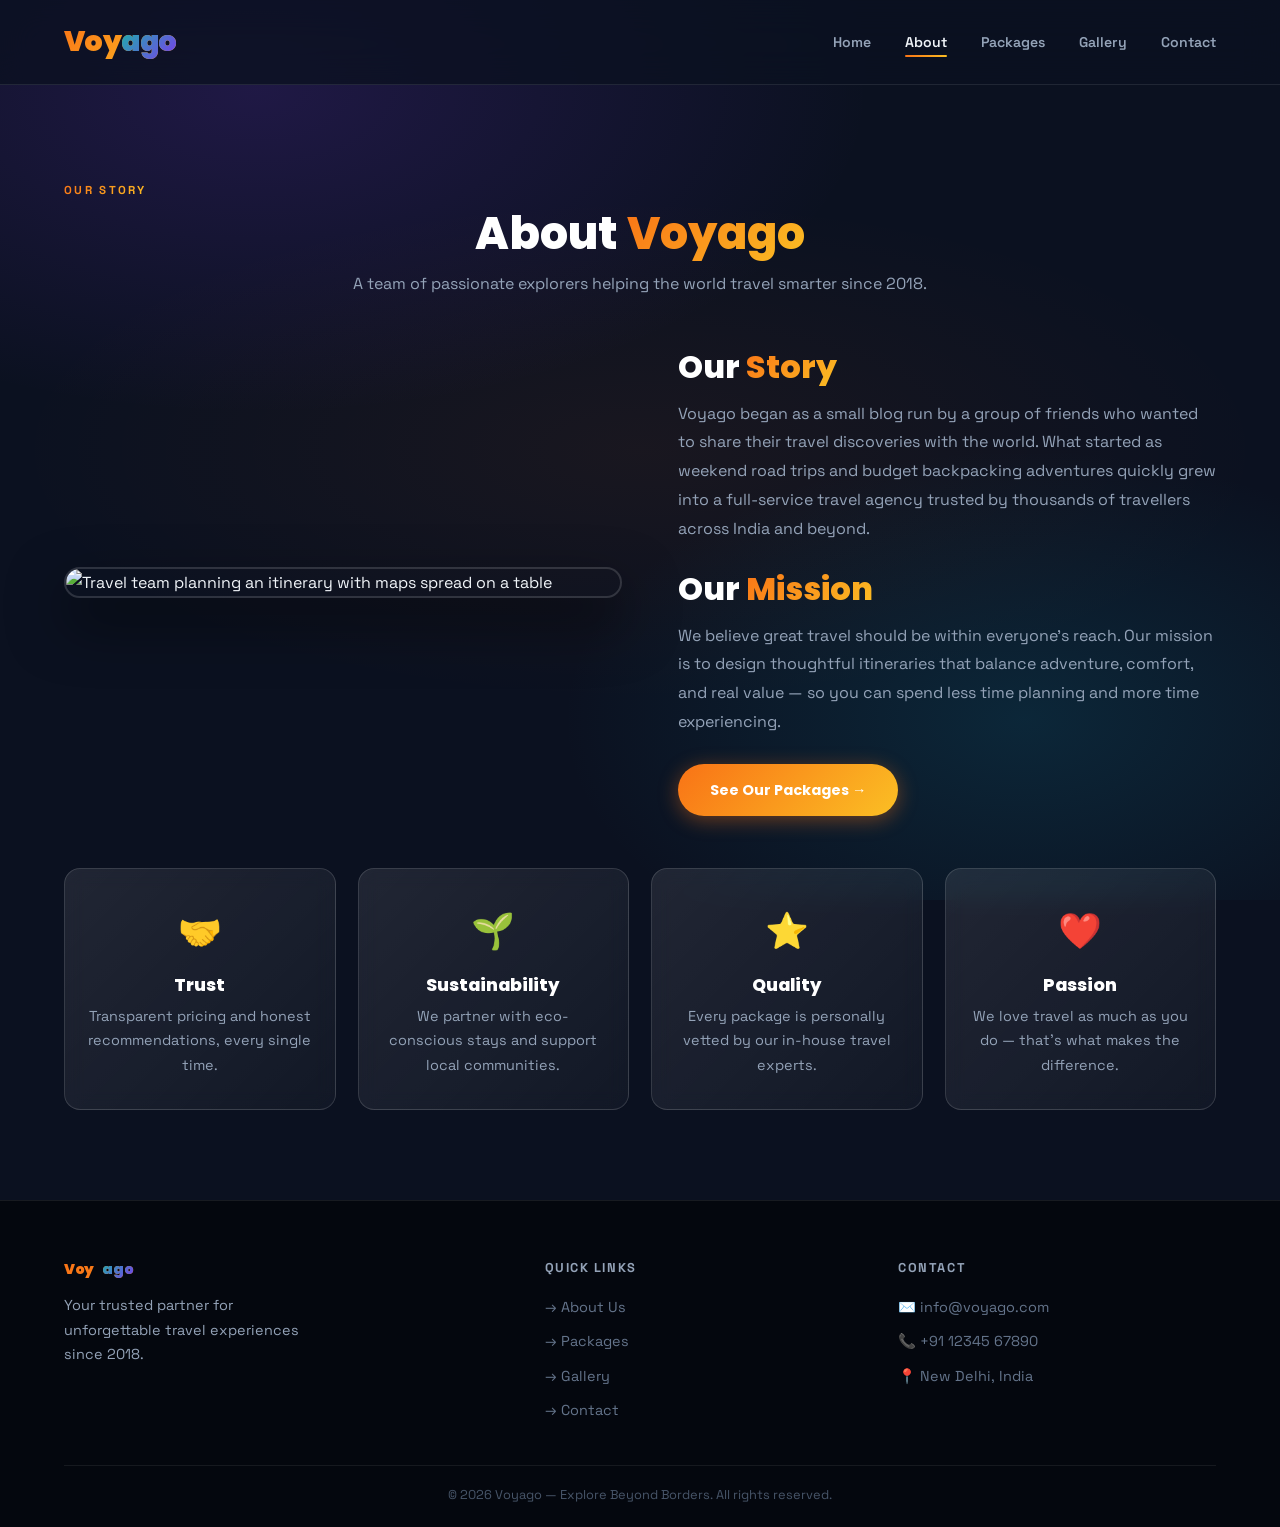
==== about.html @ 79ecadfb "Initial commit" ====
<!DOCTYPE html>
<html lang="en">
<head>
  <meta charset="UTF-8">
  <meta name="viewport" content="width=device-width, initial-scale=1.0">
  <title>About Us | Voyago</title>
  <meta name="description" content="Learn about Voyago — our story, mission, and the passionate team behind your favourite travel experiences.">
  <meta name="keywords" content="about Voyago, travel agency, our story, travel mission">
  <link rel="stylesheet" href="style.css">
</head>
<body>

<header>
  <nav class="navbar container">
    <a href="index.html" class="logo">Voy<span>ago</span></a>
    <ul class="nav-links">
      <li><a href="index.html">Home</a></li>
      <li><a href="about.html" class="active">About</a></li>
      <li><a href="packages.html">Packages</a></li>
      <li><a href="gallery.html">Gallery</a></li>
      <li><a href="contact.html">Contact</a></li>
    </ul>
    <button class="menu-toggle" aria-label="Open navigation">
      <span></span><span></span><span></span>
    </button>
  </nav>
</header>

<main>
  <section>
    <div class="container">
      <p class="eyebrow">Our Story</p>
      <h1 class="section-title reveal">About <span class="colored">Voyago</span></h1>
      <p class="section-subtitle reveal">A team of passionate explorers helping the world travel smarter since 2018.</p>

      <div class="about-flex reveal">
        <img src="https://images.unsplash.com/photo-1488646953014-85cb44e25828?w=700"
             alt="Travel team planning an itinerary with maps spread on a table">
        <div class="about-text">
          <h2>Our <span>Story</span></h2>
          <p>Voyago began as a small blog run by a group of friends who wanted to share their travel discoveries with the world. What started as weekend road trips and budget backpacking adventures quickly grew into a full-service travel agency trusted by thousands of travellers across India and beyond.</p>
          <br>
          <h2>Our <span>Mission</span></h2>
          <p>We believe great travel should be within everyone's reach. Our mission is to design thoughtful itineraries that balance adventure, comfort, and real value — so you can spend less time planning and more time experiencing.</p>
          <br>
          <a href="packages.html" class="btn">See Our Packages →</a>
        </div>
      </div>

      <!-- Values grid -->
      <div class="values reveal-stagger">
        <div class="highlight-item">
          <div class="icon">🤝</div>
          <h3>Trust</h3>
          <p>Transparent pricing and honest recommendations, every single time.</p>
        </div>
        <div class="highlight-item">
          <div class="icon">🌱</div>
          <h3>Sustainability</h3>
          <p>We partner with eco-conscious stays and support local communities.</p>
        </div>
        <div class="highlight-item">
          <div class="icon">⭐</div>
          <h3>Quality</h3>
          <p>Every package is personally vetted by our in-house travel experts.</p>
        </div>
        <div class="highlight-item">
          <div class="icon">❤️</div>
          <h3>Passion</h3>
          <p>We love travel as much as you do — that's what makes the difference.</p>
        </div>
      </div>
    </div>
  </section>
</main>

<footer>
  <div class="container">
    <div class="footer-grid">
      <div class="footer-brand">
        <a href="index.html" class="logo">Voy<span>ago</span></a>
        <p>Your trusted partner for unforgettable travel experiences since 2018.</p>
      </div>
      <div>
        <h4>Quick Links</h4>
        <a href="about.html">→ About Us</a>
        <a href="packages.html">→ Packages</a>
        <a href="gallery.html">→ Gallery</a>
        <a href="contact.html">→ Contact</a>
      </div>
      <div>
        <h4>Contact</h4>
        <a href="mailto:info@voyago.com">✉️ info@voyago.com</a>
        <a href="tel:+911234567890">📞 +91 12345 67890</a>
        <a>📍 New Delhi, India</a>
      </div>
    </div>
    <div class="footer-bottom">&copy; 2026 Voyago — Explore Beyond Borders. All rights reserved.</div>
  </div>
</footer>

<script src="script.js"></script>
</body>
</html>
---- style.css ----
/* =============================================================
   VOYAGO — style.css  |  "Explore Beyond Borders"
   Design: Vibrant gradient palette, glassmorphism cards,
   animated hero blobs, glowing CTAs, colourful section bands
   ============================================================= */

@import url('https://fonts.googleapis.com/css2?family=Poppins:wght@400;500;600;700;800;900&family=Space+Grotesk:wght@400;500;700&display=swap');

/* ─────────────────────────────────────────────────────────────
   Design Tokens
───────────────────────────────────────────────────────────── */
:root {
  /* Core palette */
  --navy:       #0b1120;
  --ocean:      #0e7490;
  --teal:       #14b8a6;
  --coral:      #f97316;
  --sunset:     #fb923c;
  --gold:       #fbbf24;
  --rose:       #f43f5e;
  --violet:     #7c3aed;
  --lavender:   #a78bfa;

  /* Surfaces */
  --glass:      rgba(255, 255, 255, 0.07);
  --glass-bd:   rgba(255, 255, 255, 0.14);
  --card-bg:    rgba(255, 255, 255, 0.05);
  --dark-panel: rgba(11, 17, 32, 0.82);

  /* Text */
  --txt-light:  #f1f5f9;
  --txt-muted:  #94a3b8;

  /* Gradients */
  --grad-hero:    linear-gradient(135deg, #0b1120 0%, #0e3a5e 40%, #0e7490 100%);
  --grad-btn:     linear-gradient(135deg, #f97316, #fbbf24);
  --grad-btn2:    linear-gradient(135deg, #7c3aed, #f43f5e);
  --grad-section: linear-gradient(180deg, #0b1120 0%, #0d2137 100%);
  --grad-teal:    linear-gradient(135deg, #0e7490 0%, #14b8a6 100%);
  --grad-violet:  linear-gradient(135deg, #4c1d95 0%, #7c3aed 100%);
  --grad-card:    linear-gradient(135deg, rgba(255,255,255,0.09) 0%, rgba(255,255,255,0.03) 100%);

  --radius-sm:  8px;
  --radius:     16px;
  --radius-xl:  28px;
  --shadow-glow:    0 0 24px rgba(249,115,22,0.35);
  --shadow-card:    0 8px 32px rgba(0,0,0,0.45);
  --shadow-lift:    0 20px 48px rgba(0,0,0,0.6);
  --transition:     all 0.3s cubic-bezier(0.4,0,0.2,1);
}

/* ─────────────────────────────────────────────────────────────
   Reset & Base
───────────────────────────────────────────────────────────── */
*, *::before, *::after { margin: 0; padding: 0; box-sizing: border-box; }

html { scroll-behavior: smooth; }

body {
  font-family: 'Space Grotesk', sans-serif;
  background: var(--navy);
  color: var(--txt-light);
  line-height: 1.7;
  -webkit-font-smoothing: antialiased;
  overflow-x: hidden;
}

/* Continuous animated gradient background on all pages */
body::before {
  content: '';
  position: fixed;
  inset: 0;
  background:
    radial-gradient(ellipse 80% 60% at 20% 10%, rgba(124,58,237,0.18) 0%, transparent 60%),
    radial-gradient(ellipse 60% 50% at 80% 80%, rgba(14,116,144,0.22) 0%, transparent 60%),
    radial-gradient(ellipse 70% 40% at 50% 50%, rgba(249,115,22,0.06) 0%, transparent 70%),
    var(--navy);
  z-index: -1;
  pointer-events: none;
}

img { max-width: 100%; display: block; }
a { text-decoration: none; color: inherit; }
ul { list-style: none; }

.container {
  width: 90%;
  max-width: 1180px;
  margin: 0 auto;
}

/* ─────────────────────────────────────────────────────────────
   Typography
───────────────────────────────────────────────────────────── */
h1, h2, h3 {
  font-family: 'Poppins', sans-serif;
  font-weight: 800;
  line-height: 1.15;
}

.eyebrow {
  font-size: 0.72rem;
  font-weight: 700;
  letter-spacing: 0.2em;
  text-transform: uppercase;
  background: var(--grad-btn);
  -webkit-background-clip: text;
  -webkit-text-fill-color: transparent;
  background-clip: text;
  display: inline-block;
  margin-bottom: 8px;
}

/* ─────────────────────────────────────────────────────────────
   Header / Navbar — frosted glass bar
───────────────────────────────────────────────────────────── */
header {
  position: sticky;
  top: 0;
  z-index: 200;
  background: rgba(11,17,32,0.78);
  backdrop-filter: blur(18px);
  -webkit-backdrop-filter: blur(18px);
  border-bottom: 1px solid rgba(255,255,255,0.09);
}

.navbar {
  display: flex;
  justify-content: space-between;
  align-items: center;
  padding: 18px 0;
}

/* Logo */
.logo {
  font-family: 'Poppins', sans-serif;
  font-weight: 900;
  font-size: 1.75rem;
  letter-spacing: -0.02em;
  background: linear-gradient(135deg, #f97316, #fbbf24);
  -webkit-background-clip: text;
  -webkit-text-fill-color: transparent;
  background-clip: text;
}
.logo span {
  background: linear-gradient(135deg, #14b8a6, #7c3aed);
  -webkit-background-clip: text;
  -webkit-text-fill-color: transparent;
  background-clip: text;
}

/* Nav links */
.nav-links {
  display: flex;
  gap: 34px;
  align-items: center;
}

.nav-links a {
  font-size: 0.88rem;
  font-weight: 600;
  color: var(--txt-muted);
  position: relative;
  padding-bottom: 2px;
  transition: var(--transition);
}
.nav-links a::after {
  content: '';
  position: absolute;
  bottom: -4px;
  left: 0;
  width: 0;
  height: 2px;
  background: var(--grad-btn);
  border-radius: 2px;
  transition: width 0.3s ease;
}
.nav-links a:hover,
.nav-links a.active { color: var(--txt-light); }
.nav-links a:hover::after,
.nav-links a.active::after { width: 100%; }

/* Hamburger */
.menu-toggle {
  display: none;
  flex-direction: column;
  gap: 5px;
  cursor: pointer;
  background: none;
  border: none;
}
.menu-toggle span {
  width: 26px;
  height: 3px;
  background: var(--txt-light);
  border-radius: 3px;
  transition: var(--transition);
}

/* ─────────────────────────────────────────────────────────────
   Buttons
───────────────────────────────────────────────────────────── */
.btn {
  display: inline-flex;
  align-items: center;
  gap: 8px;
  background: var(--grad-btn);
  color: #fff;
  font-family: 'Poppins', sans-serif;
  font-weight: 700;
  font-size: 0.9rem;
  padding: 14px 32px;
  border-radius: 999px;
  border: none;
  cursor: pointer;
  position: relative;
  overflow: hidden;
  transition: var(--transition);
  box-shadow: 0 4px 20px rgba(249,115,22,0.4);
}
/* Shine sweep on hover */
.btn::before {
  content: '';
  position: absolute;
  top: 0; left: -100%;
  width: 60%;
  height: 100%;
  background: linear-gradient(90deg, transparent, rgba(255,255,255,0.25), transparent);
  transition: left 0.45s ease;
}
.btn:hover::before { left: 140%; }
.btn:hover {
  transform: translateY(-3px);
  box-shadow: 0 8px 28px rgba(249,115,22,0.55);
}

.btn-outline {
  background: transparent;
  border: 2px solid rgba(255,255,255,0.35);
  color: #fff;
  box-shadow: none;
}
.btn-outline:hover {
  background: rgba(255,255,255,0.1);
  border-color: rgba(255,255,255,0.6);
  box-shadow: none;
}

.btn-violet {
  background: var(--grad-btn2);
  box-shadow: 0 4px 20px rgba(124,58,237,0.4);
}
.btn-violet:hover { box-shadow: 0 8px 28px rgba(124,58,237,0.55); }

/* ─────────────────────────────────────────────────────────────
   HERO — animated floating blobs, big headline
───────────────────────────────────────────────────────────── */
.hero {
  position: relative;
  min-height: 100vh;
  display: flex;
  align-items: center;
  justify-content: center;
  text-align: center;
  padding: 120px 20px 100px;
  overflow: hidden;
}

/* Background image layer */
.hero::before {
  content: '';
  position: absolute;
  inset: 0;
  background:
    linear-gradient(to bottom, rgba(11,17,32,0.72) 0%, rgba(11,17,32,0.45) 50%, rgba(11,17,32,0.88) 100%),
    url('https://images.unsplash.com/photo-1469854523086-cc02fe5d8800?w=1600') center/cover no-repeat;
  z-index: 0;
}

/* Animated blob orbs */
.hero-blob {
  position: absolute;
  border-radius: 50%;
  filter: blur(80px);
  opacity: 0.4;
  animation: floatBlob 12s ease-in-out infinite alternate;
  z-index: 0;
}
.hero-blob-1 {
  width: 500px; height: 500px;
  background: radial-gradient(circle, #7c3aed 0%, transparent 70%);
  top: -100px; left: -100px;
  animation-delay: 0s;
}
.hero-blob-2 {
  width: 400px; height: 400px;
  background: radial-gradient(circle, #f97316 0%, transparent 70%);
  bottom: -80px; right: -80px;
  animation-delay: -4s;
}
.hero-blob-3 {
  width: 350px; height: 350px;
  background: radial-gradient(circle, #0e7490 0%, transparent 70%);
  top: 50%; left: 50%;
  transform: translate(-50%, -50%);
  animation-delay: -8s;
}

@keyframes floatBlob {
  0%   { transform: translate(0, 0) scale(1); }
  33%  { transform: translate(40px, -30px) scale(1.1); }
  66%  { transform: translate(-30px, 40px) scale(0.95); }
  100% { transform: translate(20px, 20px) scale(1.05); }
}

/* Floating particles */
.hero-particles {
  position: absolute;
  inset: 0;
  z-index: 0;
  pointer-events: none;
}
.particle {
  position: absolute;
  border-radius: 50%;
  background: rgba(255,255,255,0.55);
  animation: particleDrift linear infinite;
}

@keyframes particleDrift {
  0%   { transform: translateY(0) rotate(0deg); opacity: 0; }
  10%  { opacity: 1; }
  90%  { opacity: 0.6; }
  100% { transform: translateY(-100vh) rotate(720deg); opacity: 0; }
}

.hero-content {
  position: relative;
  z-index: 1;
  max-width: 820px;
}

/* Animated badge above headline */
.hero-badge {
  display: inline-flex;
  align-items: center;
  gap: 8px;
  background: rgba(255,255,255,0.1);
  backdrop-filter: blur(10px);
  border: 1px solid rgba(255,255,255,0.2);
  border-radius: 999px;
  padding: 8px 20px;
  font-size: 0.82rem;
  font-weight: 600;
  color: #fbbf24;
  margin-bottom: 28px;
  animation: badgePulse 2.5s ease-in-out infinite;
}
.hero-badge .dot {
  width: 8px; height: 8px;
  background: #22c55e;
  border-radius: 50%;
  animation: blink 1.4s ease-in-out infinite;
}
@keyframes blink { 0%,100% { opacity:1; } 50% { opacity:0.2; } }
@keyframes badgePulse {
  0%,100% { box-shadow: 0 0 0 rgba(251,191,36,0); }
  50%      { box-shadow: 0 0 18px rgba(251,191,36,0.3); }
}

.hero h1 {
  font-size: clamp(2.8rem, 6vw, 5.2rem);
  color: #fff;
  margin-bottom: 20px;
  text-shadow: 0 4px 24px rgba(0,0,0,0.5);
}
.hero h1 .highlight {
  background: var(--grad-btn);
  -webkit-background-clip: text;
  -webkit-text-fill-color: transparent;
  background-clip: text;
}

.hero p {
  font-size: 1.15rem;
  max-width: 580px;
  margin: 0 auto 38px;
  color: #cbd5e1;
}

.hero-btns {
  display: flex;
  gap: 14px;
  justify-content: center;
  flex-wrap: wrap;
}

/* Stats strip inside hero */
.hero-stats {
  display: flex;
  gap: 40px;
  justify-content: center;
  margin-top: 56px;
  flex-wrap: wrap;
}
.hero-stat .num {
  font-family: 'Poppins', sans-serif;
  font-size: 2rem;
  font-weight: 900;
  background: var(--grad-btn);
  -webkit-background-clip: text;
  -webkit-text-fill-color: transparent;
  background-clip: text;
}
.hero-stat .lbl {
  font-size: 0.8rem;
  color: var(--txt-muted);
  font-weight: 500;
}

/* Scroll hint */
.scroll-hint {
  position: absolute;
  bottom: 28px;
  left: 50%;
  transform: translateX(-50%);
  z-index: 1;
  display: flex;
  flex-direction: column;
  align-items: center;
  gap: 6px;
  color: rgba(255,255,255,0.45);
  font-size: 0.72rem;
  letter-spacing: 0.1em;
  text-transform: uppercase;
  animation: scrollBounce 2s ease-in-out infinite;
}
.scroll-hint::before {
  content: '';
  width: 1px;
  height: 40px;
  background: linear-gradient(to bottom, rgba(255,255,255,0.5), transparent);
}
@keyframes scrollBounce {
  0%,100% { transform: translateX(-50%) translateY(0); }
  50%      { transform: translateX(-50%) translateY(8px); }
}

/* ─────────────────────────────────────────────────────────────
   Section Layout
───────────────────────────────────────────────────────────── */
section { padding: 90px 0; }

.section-title {
  text-align: center;
  font-size: clamp(1.8rem, 3.5vw, 2.8rem);
  margin-bottom: 10px;
  color: #fff;
}
.section-title .colored {
  background: var(--grad-btn);
  -webkit-background-clip: text;
  -webkit-text-fill-color: transparent;
  background-clip: text;
}

.section-subtitle {
  text-align: center;
  color: var(--txt-muted);
  max-width: 580px;
  margin: 0 auto 52px;
  font-size: 1rem;
}

/* Alternating colored section bands */
.section-teal {
  background: linear-gradient(135deg, rgba(14,116,144,0.12) 0%, rgba(20,184,166,0.06) 100%);
  border-top: 1px solid rgba(14,116,144,0.2);
  border-bottom: 1px solid rgba(14,116,144,0.2);
}
.section-violet {
  background: linear-gradient(135deg, rgba(124,58,237,0.12) 0%, rgba(167,139,250,0.04) 100%);
  border-top: 1px solid rgba(124,58,237,0.2);
  border-bottom: 1px solid rgba(124,58,237,0.2);
}
.section-coral {
  background: linear-gradient(135deg, rgba(249,115,22,0.09) 0%, rgba(251,191,36,0.04) 100%);
  border-top: 1px solid rgba(249,115,22,0.18);
  border-bottom: 1px solid rgba(249,115,22,0.18);
}

/* ─────────────────────────────────────────────────────────────
   Highlight cards (Why Travel With Us)
───────────────────────────────────────────────────────────── */
.highlights {
  display: grid;
  grid-template-columns: repeat(auto-fit, minmax(210px, 1fr));
  gap: 24px;
}
.highlight-item {
  background: var(--grad-card);
  backdrop-filter: blur(10px);
  border: 1px solid var(--glass-bd);
  border-radius: var(--radius);
  padding: 32px 22px;
  text-align: center;
  transition: var(--transition);
  position: relative;
  overflow: hidden;
}
/* Colour accent top bar */
.highlight-item::before {
  content: '';
  position: absolute;
  top: 0; left: 0; right: 0;
  height: 3px;
  background: var(--grad-btn);
  transform: scaleX(0);
  transform-origin: left;
  transition: transform 0.35s ease;
}
.highlight-item:hover::before { transform: scaleX(1); }
.highlight-item:hover {
  transform: translateY(-8px);
  border-color: rgba(249,115,22,0.4);
  box-shadow: 0 12px 36px rgba(249,115,22,0.15);
}
.highlight-item .icon { font-size: 2.2rem; margin-bottom: 14px; }
.highlight-item h3 { font-size: 1.1rem; margin-bottom: 8px; color: #fff; }
.highlight-item p { color: var(--txt-muted); font-size: 0.9rem; }

/* ─────────────────────────────────────────────────────────────
   Destination / Package cards — glassmorphism + glow
───────────────────────────────────────────────────────────── */
.grid {
  display: grid;
  grid-template-columns: repeat(auto-fit, minmax(290px, 1fr));
  gap: 28px;
}

.card {
  background: var(--grad-card);
  backdrop-filter: blur(14px);
  border: 1px solid var(--glass-bd);
  border-radius: var(--radius);
  overflow: hidden;
  box-shadow: var(--shadow-card);
  transition: var(--transition);
  display: flex;
  flex-direction: column;
}
.card:hover {
  transform: translateY(-10px);
  border-color: rgba(249,115,22,0.45);
  box-shadow: 0 20px 50px rgba(0,0,0,0.55), 0 0 30px rgba(249,115,22,0.15);
}

.card-img-wrap { position: relative; overflow: hidden; }
.card-img-wrap img {
  height: 210px;
  object-fit: cover;
  width: 100%;
  transition: transform 0.5s ease;
}
.card:hover .card-img-wrap img { transform: scale(1.08); }

/* Gradient overlay on card image */
.card-img-wrap::after {
  content: '';
  position: absolute;
  inset: 0;
  background: linear-gradient(to top, rgba(11,17,32,0.75) 0%, transparent 55%);
}

.card-badge {
  position: absolute;
  top: 14px; left: 14px;
  background: var(--grad-btn);
  color: #fff;
  font-size: 0.72rem;
  font-weight: 700;
  padding: 5px 12px;
  border-radius: 999px;
  letter-spacing: 0.04em;
  z-index: 1;
}

.card-body {
  padding: 22px 24px 26px;
  flex: 1;
  display: flex;
  flex-direction: column;
}
.card-body h3 { font-size: 1.25rem; margin-bottom: 8px; color: #fff; }
.card-body p  { color: var(--txt-muted); font-size: 0.9rem; margin-bottom: 18px; flex: 1; }

.price-row {
  display: flex;
  align-items: center;
  justify-content: space-between;
  margin-top: auto;
}
.price {
  font-family: 'Poppins', sans-serif;
  font-weight: 800;
  font-size: 1.05rem;
  background: var(--grad-btn);
  -webkit-background-clip: text;
  -webkit-text-fill-color: transparent;
  background-clip: text;
}
.price small {
  display: block;
  font-size: 0.72rem;
  color: var(--txt-muted);
  font-weight: 400;
  -webkit-text-fill-color: var(--txt-muted);
}

/* ─────────────────────────────────────────────────────────────
   About Page
───────────────────────────────────────────────────────────── */
.about-flex {
  display: flex;
  gap: 56px;
  align-items: center;
  flex-wrap: wrap;
}
.about-flex img {
  border-radius: var(--radius-xl);
  flex: 1 1 380px;
  box-shadow: 0 24px 56px rgba(0,0,0,0.55);
  border: 2px solid var(--glass-bd);
}
.about-text { flex: 1 1 360px; }
.about-text h2 { font-size: 2rem; color: #fff; margin-bottom: 14px; }
.about-text h2 span {
  background: var(--grad-btn);
  -webkit-background-clip: text;
  -webkit-text-fill-color: transparent;
  background-clip: text;
}
.about-text p { color: #94a3b8; line-height: 1.8; }

.values {
  display: grid;
  grid-template-columns: repeat(auto-fit, minmax(220px, 1fr));
  gap: 22px;
  margin-top: 52px;
}

/* ─────────────────────────────────────────────────────────────
   Gallery
───────────────────────────────────────────────────────────── */
.gallery-grid {
  display: grid;
  grid-template-columns: repeat(auto-fit, minmax(250px, 1fr));
  gap: 20px;
}
.gallery-grid figure {
  border-radius: var(--radius);
  overflow: hidden;
  background: var(--glass);
  border: 1px solid var(--glass-bd);
  box-shadow: var(--shadow-card);
  position: relative;
}
.gallery-grid img {
  height: 230px;
  object-fit: cover;
  width: 100%;
  transition: transform 0.5s ease, filter 0.4s;
  filter: brightness(0.88) saturate(0.9);
}
.gallery-grid figure:hover img {
  transform: scale(1.09);
  filter: brightness(1) saturate(1.15);
}
/* Colour overlay per image */
.gallery-grid figure::after {
  content: '';
  position: absolute;
  inset: 0;
  background: linear-gradient(to top, rgba(11,17,32,0.7) 0%, transparent 50%);
  pointer-events: none;
  transition: opacity 0.3s;
}
.gallery-grid figure:hover::after { opacity: 0.4; }

.gallery-grid figcaption {
  padding: 12px 16px;
  font-size: 0.85rem;
  font-weight: 600;
  color: var(--txt-muted);
  background: rgba(11,17,32,0.6);
}

/* ─────────────────────────────────────────────────────────────
   FAQ Accordion
───────────────────────────────────────────────────────────── */
.faq-item {
  background: var(--grad-card);
  backdrop-filter: blur(10px);
  border: 1px solid var(--glass-bd);
  border-radius: var(--radius-sm);
  margin-bottom: 14px;
  overflow: hidden;
  transition: border-color 0.3s;
}
.faq-item.open { border-color: rgba(249,115,22,0.45); }
.faq-question {
  padding: 20px 24px;
  cursor: pointer;
  font-weight: 700;
  font-size: 0.95rem;
  display: flex;
  justify-content: space-between;
  align-items: center;
  color: #fff;
}
.faq-question .icon {
  width: 28px; height: 28px;
  background: var(--grad-btn);
  color: #fff;
  border-radius: 50%;
  display: flex;
  align-items: center;
  justify-content: center;
  font-size: 1.1rem;
  font-weight: 900;
  flex-shrink: 0;
  transition: transform 0.3s;
}
.faq-item.open .faq-question .icon { transform: rotate(45deg); }
.faq-answer {
  max-height: 0;
  overflow: hidden;
  transition: max-height 0.35s ease, padding 0.3s;
  padding: 0 24px;
  color: var(--txt-muted);
  line-height: 1.75;
}
.faq-item.open .faq-answer { max-height: 220px; padding-bottom: 20px; }

/* ─────────────────────────────────────────────────────────────
   Contact / Form
───────────────────────────────────────────────────────────── */
.contact-wrap {
  display: grid;
  grid-template-columns: 1fr 1.3fr;
  gap: 52px;
  align-items: start;
}

.contact-info .info-item {
  display: flex;
  gap: 16px;
  align-items: flex-start;
  margin-bottom: 28px;
}
.info-icon {
  width: 46px; height: 46px;
  border-radius: 12px;
  background: var(--grad-btn);
  display: flex;
  align-items: center;
  justify-content: center;
  font-size: 1.2rem;
  flex-shrink: 0;
}
.info-text h4 {
  font-size: 0.85rem;
  font-weight: 700;
  color: var(--txt-muted);
  text-transform: uppercase;
  letter-spacing: 0.08em;
  margin-bottom: 3px;
}
.info-text p { color: #fff; font-size: 0.95rem; }

form {
  background: rgba(255,255,255,0.05);
  backdrop-filter: blur(18px);
  border: 1px solid var(--glass-bd);
  padding: 36px;
  border-radius: var(--radius-xl);
  box-shadow: var(--shadow-card);
}
form h3 {
  font-size: 1.6rem;
  color: #fff;
  margin-bottom: 24px;
}

.form-group { margin-bottom: 20px; }
.form-group label {
  display: block;
  margin-bottom: 7px;
  font-weight: 600;
  font-size: 0.85rem;
  color: #94a3b8;
  letter-spacing: 0.03em;
}
.form-group input,
.form-group select,
.form-group textarea {
  width: 100%;
  padding: 13px 16px;
  background: rgba(255,255,255,0.07);
  border: 1px solid rgba(255,255,255,0.15);
  border-radius: var(--radius-sm);
  font-family: 'Space Grotesk', sans-serif;
  font-size: 0.95rem;
  color: #fff;
  transition: border-color 0.25s, box-shadow 0.25s, background 0.25s;
}
.form-group select option { background: #1e293b; color: #fff; }
.form-group textarea { resize: vertical; min-height: 110px; }
.form-group input:focus,
.form-group select:focus,
.form-group textarea:focus {
  outline: none;
  border-color: var(--coral);
  background: rgba(255,255,255,0.1);
  box-shadow: 0 0 0 3px rgba(249,115,22,0.15);
}
.form-group input::placeholder,
.form-group textarea::placeholder { color: #475569; }

.error-text {
  color: #fb7185;
  font-size: 0.8rem;
  margin-top: 5px;
  display: none;
  font-weight: 500;
}
.form-success {
  display: none;
  background: linear-gradient(135deg, rgba(20,184,166,0.2), rgba(14,116,144,0.15));
  border: 1px solid rgba(20,184,166,0.4);
  color: #5eead4;
  padding: 16px 20px;
  border-radius: var(--radius-sm);
  margin-top: 18px;
  font-weight: 700;
  font-size: 0.9rem;
}

/* ─────────────────────────────────────────────────────────────
   CTA Banner
───────────────────────────────────────────────────────────── */
.cta-band {
  background: linear-gradient(135deg, #4c1d95 0%, #7c3aed 40%, #0e7490 100%);
  padding: 80px 20px;
  text-align: center;
  position: relative;
  overflow: hidden;
}
.cta-band::before {
  content: '';
  position: absolute;
  inset: 0;
  background: url("data:image/svg+xml,%3Csvg width='60' height='60' viewBox='0 0 60 60' xmlns='http://www.w3.org/2000/svg'%3E%3Cg fill='none' fill-rule='evenodd'%3E%3Cg fill='%23ffffff' fill-opacity='0.04'%3E%3Ccircle cx='30' cy='30' r='2'/%3E%3C/g%3E%3C/g%3E%3C/svg%3E") repeat;
  pointer-events: none;
}
.cta-band h2 { font-size: clamp(1.8rem, 4vw, 2.8rem); color: #fff; margin-bottom: 14px; }
.cta-band p { color: rgba(255,255,255,0.75); max-width: 520px; margin: 0 auto 32px; }

/* ─────────────────────────────────────────────────────────────
   Footer
───────────────────────────────────────────────────────────── */
footer {
  background: rgba(0,0,0,0.55);
  backdrop-filter: blur(12px);
  border-top: 1px solid rgba(255,255,255,0.08);
  padding: 56px 0 22px;
}
.footer-grid {
  display: grid;
  grid-template-columns: 1.4fr repeat(2, 1fr);
  gap: 36px;
  margin-bottom: 32px;
}
.footer-brand p { color: var(--txt-muted); font-size: 0.9rem; margin-top: 12px; max-width: 240px; }
.footer-grid h4 {
  font-size: 0.8rem;
  font-weight: 700;
  letter-spacing: 0.12em;
  text-transform: uppercase;
  color: var(--txt-muted);
  margin-bottom: 16px;
}
.footer-grid a {
  display: flex;
  align-items: center;
  gap: 8px;
  color: #64748b;
  font-size: 0.9rem;
  margin-bottom: 10px;
  transition: color 0.2s;
}
.footer-grid a:hover { color: var(--gold); }
.footer-bottom {
  text-align: center;
  border-top: 1px solid rgba(255,255,255,0.07);
  padding-top: 18px;
  font-size: 0.8rem;
  color: #475569;
}

/* ─────────────────────────────────────────────────────────────
   Scroll-reveal animation (driven by IntersectionObserver)
───────────────────────────────────────────────────────────── */
.reveal {
  opacity: 0;
  transform: translateY(30px);
  transition: opacity 0.65s ease, transform 0.65s ease;
}
.reveal.in-view { opacity: 1; transform: translateY(0); }

/* Stagger children inside a reveal-stagger parent */
.reveal-stagger > * {
  opacity: 0;
  transform: translateY(24px);
  transition: opacity 0.55s ease, transform 0.55s ease;
}
.reveal-stagger.in-view > *:nth-child(1) { opacity:1; transform:none; transition-delay: 0.05s; }
.reveal-stagger.in-view > *:nth-child(2) { opacity:1; transform:none; transition-delay: 0.15s; }
.reveal-stagger.in-view > *:nth-child(3) { opacity:1; transform:none; transition-delay: 0.25s; }
.reveal-stagger.in-view > *:nth-child(4) { opacity:1; transform:none; transition-delay: 0.35s; }
.reveal-stagger.in-view > *:nth-child(5) { opacity:1; transform:none; transition-delay: 0.45s; }
.reveal-stagger.in-view > *:nth-child(6) { opacity:1; transform:none; transition-delay: 0.55s; }

/* ─────────────────────────────────────────────────────────────
   Responsive
───────────────────────────────────────────────────────────── */
@media (max-width: 768px) {
  .nav-links {
    position: absolute;
    top: 100%;
    left: 0; right: 0;
    background: rgba(11,17,32,0.97);
    backdrop-filter: blur(20px);
    flex-direction: column;
    padding: 24px;
    gap: 20px;
    display: none;
    border-bottom: 1px solid rgba(255,255,255,0.1);
  }
  .nav-links.show { display: flex; }
  .menu-toggle { display: flex; }
  .hero h1 { font-size: 2.2rem; }
  .hero-stats { gap: 24px; }
  .contact-wrap { grid-template-columns: 1fr; }
  .about-flex { flex-direction: column; }
  .footer-grid { grid-template-columns: 1fr 1fr; }
}

@media (max-width: 480px) {
  section { padding: 60px 0; }
  .hero { min-height: auto; padding: 100px 16px 80px; }
  .footer-grid { grid-template-columns: 1fr; }
}

@media (prefers-reduced-motion: reduce) {
  *, *::before, *::after { animation: none !important; transition: none !important; }
}

body.login-locked {
  overflow: hidden;
}

.login-screen {
  position: fixed;
  inset: 0;
  z-index: 9999;
  display: grid;
  place-items: center;
  padding: 24px;
  background:
    linear-gradient(rgba(11,17,32,0.45), rgba(11,17,32,0.78)),
    url("https://images.unsplash.com/photo-1469854523086-cc02fe5d8800?w=1600") center/cover no-repeat;
}

.login-screen.hide {
  opacity: 0;
  visibility: hidden;
  pointer-events: none;
  transition: 0.35s ease;
}

.login-card {
  width: min(440px, 100%);
  padding: 38px;
  border-radius: 24px;
  background: rgba(11, 17, 32, 0.78);
  border: 1px solid rgba(255,255,255,0.18);
  box-shadow: 0 28px 80px rgba(0,0,0,0.55);
}

.login-card h1 {
  margin: 10px 0;
  color: #fff;
  font-size: 2rem;
}

.login-intro {
  color: #cbd5e1;
  margin-bottom: 24px;
}

.login-submit {
  width: 100%;
  justify-content: center;
  margin-top: 8px;
}

.account-chip {
  border: 1px solid rgba(255,255,255,0.18);
  background: rgba(255,255,255,0.08);
  color: #fff;
  padding: 9px 16px;
  border-radius: 999px;
  font-weight: 700;
  cursor: pointer;
}

@media (max-width: 768px) {
  .account-chip {
    display: none;
  }

  .login-card {
    padding: 28px 22px;
  }
}
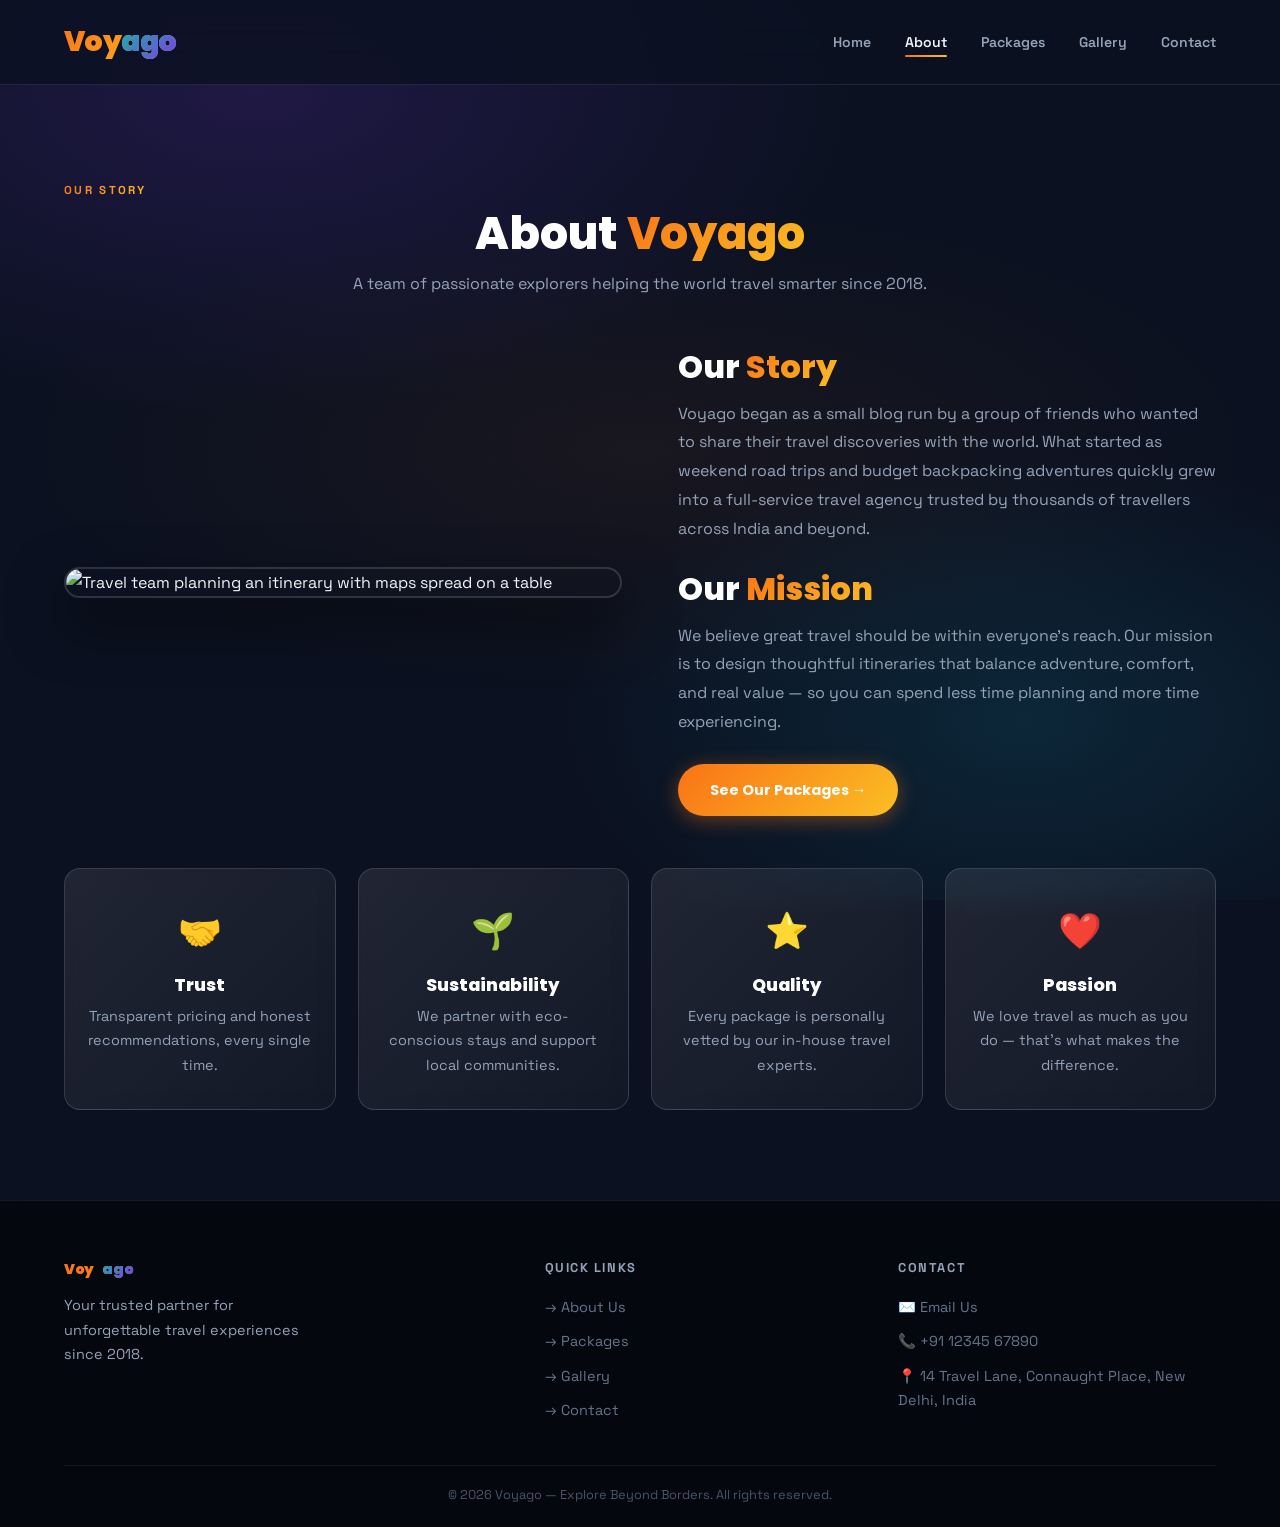
==== commit 3e6c27f9: "commit" ====
--- a/about.html
+++ b/about.html
@@ -3,12 +3,51 @@
 <head>
   <meta charset="UTF-8">
   <meta name="viewport" content="width=device-width, initial-scale=1.0">
-  <title>About Us | Voyago</title>
-  <meta name="description" content="Learn about Voyago — our story, mission, and the passionate team behind your favourite travel experiences.">
+  <title>About Voyago – Our Story, Mission & Travel Experts</title>
+  <meta name="description" content="Discover the story behind Voyago, an India-based travel agency founded in 2018. Learn about our mission, values, and the experts who craft your itineraries.">
   <meta name="keywords" content="about Voyago, travel agency, our story, travel mission">
+  <link rel="canonical" href="https://www.voyago-travels.com/about.html">
+  <meta name="robots" content="index, follow">
+  <meta name="author" content="Voyago Travels">
+  <meta name="theme-color" content="#0b1120">
+
+  <meta property="og:type" content="website">
+  <meta property="og:title" content="About Voyago – Our Story, Mission & Travel Experts">
+  <meta property="og:description" content="An India-based travel agency founded in 2018, helping travelers explore the world with thoughtfully designed itineraries.">
+  <meta property="og:url" content="https://www.voyago-travels.com/about.html">
+  <meta name="twitter:card" content="summary_large_image">
+
+  <link rel="icon" type="image/svg+xml" href="favicon.svg">
+  <link rel="apple-touch-icon" href="favicon.svg">
+
   <link rel="stylesheet" href="style.css">
+
+  <!-- Google Analytics (GA4) — replace G-XXXXXXXXXX with your Measurement ID -->
+  <script async src="https://www.googletagmanager.com/gtag/js?id=G-XXXXXXXXXX"></script>
+  <script>
+    window.dataLayer = window.dataLayer || [];
+    function gtag(){dataLayer.push(arguments);}
+    gtag('js', new Date());
+    gtag('config', 'G-XXXXXXXXXX');
+  </script>
+
+  <script type="application/ld+json">
+  {
+    "@context": "https://schema.org",
+    "@type": "AboutPage",
+    "url": "https://www.voyago-travels.com/about.html",
+    "mainEntity": {
+      "@type": "TravelAgency",
+      "name": "Voyago",
+      "foundingDate": "2018",
+      "description": "Voyago is a full-service Indian travel agency offering handpicked domestic and international tour packages.",
+      "address": { "@type": "PostalAddress", "addressLocality": "New Delhi", "addressCountry": "IN" }
+    }
+  }
+  </script>
 </head>
 <body>
+<a href="#main-content" class="skip-link">Skip to main content</a>
 
 <header>
   <nav class="navbar container">
@@ -26,7 +65,7 @@
   </nav>
 </header>
 
-<main>
+<main id="main-content">
   <section>
     <div class="container">
       <p class="eyebrow">Our Story</p>
@@ -90,9 +129,9 @@
       </div>
       <div>
         <h4>Contact</h4>
-        <a href="mailto:info@voyago.com">✉️ info@voyago.com</a>
+        <a class="js-email" href="#" data-user="info" data-domain="voyago.com">✉️ Email Us</a>
         <a href="tel:+911234567890">📞 +91 12345 67890</a>
-        <a>📍 New Delhi, India</a>
+        <address>📍 14 Travel Lane, Connaught Place, New Delhi, India</address>
       </div>
     </div>
     <div class="footer-bottom">&copy; 2026 Voyago — Explore Beyond Borders. All rights reserved.</div>
@@ -100,5 +139,18 @@
 </footer>
 
 <script src="script.js"></script>
+
+<!-- Tawk.to Live Chat Widget -->
+<script type="text/javascript">
+  var Tawk_API = Tawk_API || {}, Tawk_LoadStart = new Date();
+  (function () {
+    var s1 = document.createElement("script"), s0 = document.getElementsByTagName("script")[0];
+    s1.async = true;
+    s1.src = 'https://embed.tawk.to/6a45e1814b956a1d4cbbbc4a/1jsgfhp6l';
+    s1.charset = 'UTF-8';
+    s1.setAttribute('crossorigin', '*');
+    s0.parentNode.insertBefore(s1, s0);
+  })();
+</script>
 </body>
-</html>
+</html>
--- a/style.css
+++ b/style.css
@@ -246,6 +246,15 @@
   box-shadow: none;
 }
 
+.btn-block { width: 100%; justify-content: center; }
+.btn-sm { padding: 10px 22px; font-size: 0.82rem; }
+.btn-sm-alt { padding: 9px 20px; font-size: 0.8rem; }
+.btn-cta-gold { background: linear-gradient(135deg,#fbbf24,#f97316); }
+.faq-wrap { max-width: 700px; margin: 0 auto; }
+.visually-hidden {
+  position: absolute; width: 1px; height: 1px; padding: 0; margin: -1px;
+  overflow: hidden; clip: rect(0,0,0,0); white-space: nowrap; border: 0;
+}
 .btn-violet {
   background: var(--grad-btn2);
   box-shadow: 0 4px 20px rgba(124,58,237,0.4);
@@ -900,6 +909,15 @@
   transition: color 0.2s;
 }
 .footer-grid a:hover { color: var(--gold); }
+.footer-grid address {
+  display: flex;
+  align-items: center;
+  gap: 8px;
+  color: #64748b;
+  font-size: 0.9rem;
+  font-style: normal;
+  margin-bottom: 10px;
+}
 .footer-bottom {
   text-align: center;
   border-top: 1px solid rgba(255,255,255,0.07);
@@ -998,11 +1016,50 @@
   box-shadow: 0 28px 80px rgba(0,0,0,0.55);
 }
 
-.login-card h1 {
+.login-card h1,
+.login-card .login-title {
   margin: 10px 0;
   color: #fff;
   font-size: 2rem;
-}
+  font-family: 'Poppins', sans-serif;
+  font-weight: 800;
+  line-height: 1.15;
+}
+
+/* Accessibility: visible focus outline for keyboard users */
+a:focus-visible,
+button:focus-visible,
+input:focus-visible,
+select:focus-visible,
+textarea:focus-visible {
+  outline: 2px solid var(--gold);
+  outline-offset: 2px;
+}
+
+/* Skip-to-content link (hidden until focused) */
+.skip-link {
+  position: absolute;
+  left: -999px;
+  top: auto;
+  background: var(--gold);
+  color: #0b1120;
+  font-weight: 700;
+  padding: 10px 18px;
+  border-radius: 8px;
+  z-index: 9999;
+}
+.skip-link:focus {
+  left: 16px;
+  top: 16px;
+}
+
+/* Extra homepage content block (GEO / on-page text for SEO & AI search) */
+.intro-copy {
+  max-width: 820px;
+  margin: 0 auto 10px;
+  color: var(--txt-muted);
+}
+.intro-copy p { margin-bottom: 14px; }
 
 .login-intro {
   color: #cbd5e1;
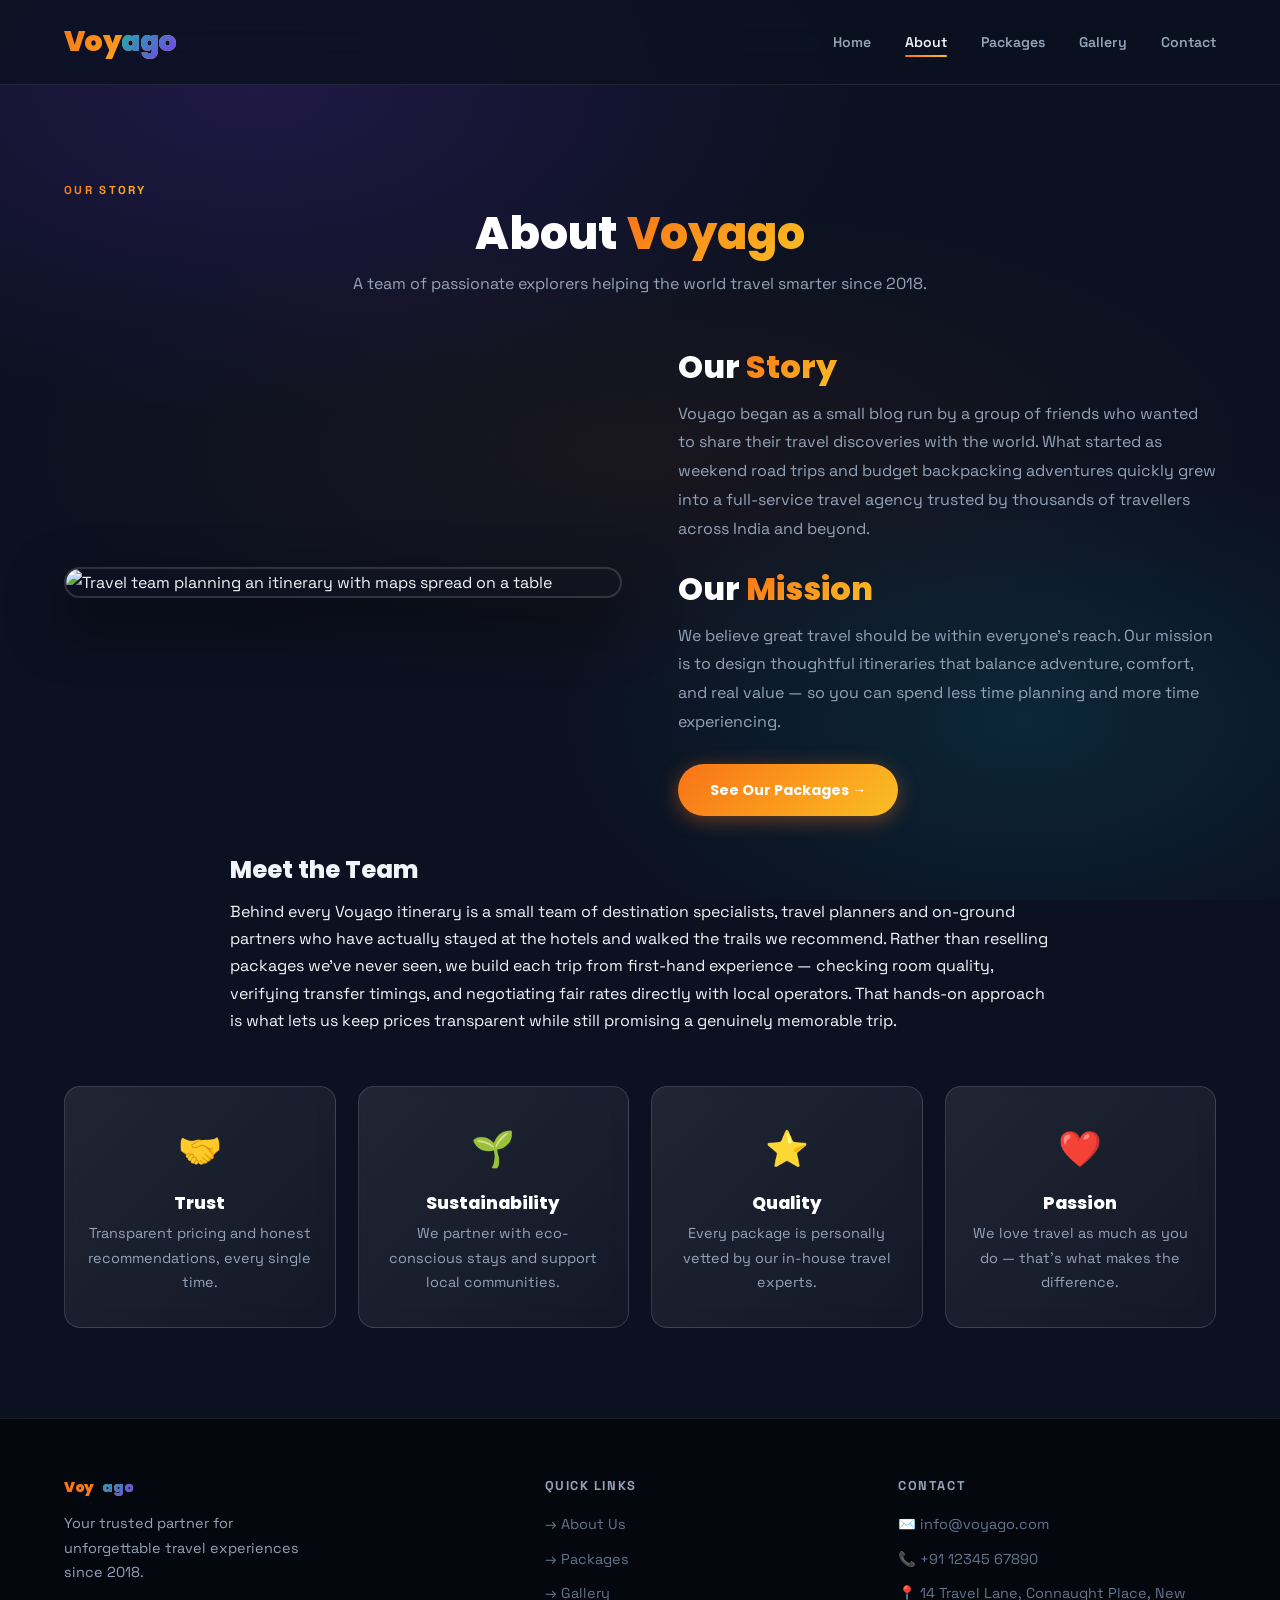
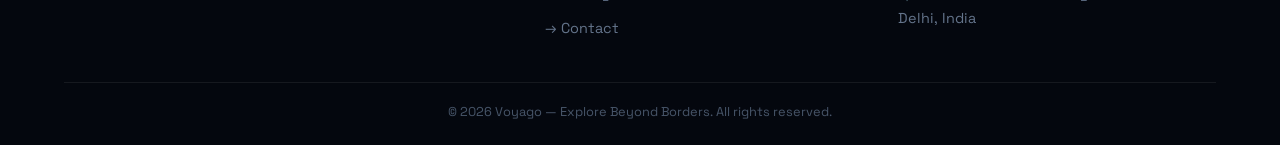
==== commit 58b19607: "commit" ====
--- a/about.html
+++ b/about.html
@@ -6,7 +6,7 @@
   <title>About Voyago – Our Story, Mission & Travel Experts</title>
   <meta name="description" content="Discover the story behind Voyago, an India-based travel agency founded in 2018. Learn about our mission, values, and the experts who craft your itineraries.">
   <meta name="keywords" content="about Voyago, travel agency, our story, travel mission">
-  <link rel="canonical" href="https://www.voyago-travels.com/about.html">
+  <link rel="canonical" href="https://voyaga-travel-website.netlify.app/about.html">
   <meta name="robots" content="index, follow">
   <meta name="author" content="Voyago Travels">
   <meta name="theme-color" content="#0b1120">
@@ -14,12 +14,15 @@
   <meta property="og:type" content="website">
   <meta property="og:title" content="About Voyago – Our Story, Mission & Travel Experts">
   <meta property="og:description" content="An India-based travel agency founded in 2018, helping travelers explore the world with thoughtfully designed itineraries.">
-  <meta property="og:url" content="https://www.voyago-travels.com/about.html">
+  <meta property="og:url" content="https://voyaga-travel-website.netlify.app/about.html">
   <meta name="twitter:card" content="summary_large_image">
 
   <link rel="icon" type="image/svg+xml" href="favicon.svg">
   <link rel="apple-touch-icon" href="favicon.svg">
 
+  <link rel="preconnect" href="https://images.unsplash.com">
+  <link rel="preconnect" href="https://embed.tawk.to">
+  <link rel="dns-prefetch" href="https://www.googletagmanager.com">
   <link rel="stylesheet" href="style.css">
 
   <!-- Google Analytics (GA4) — replace G-XXXXXXXXXX with your Measurement ID -->
@@ -35,7 +38,7 @@
   {
     "@context": "https://schema.org",
     "@type": "AboutPage",
-    "url": "https://www.voyago-travels.com/about.html",
+    "url": "https://voyaga-travel-website.netlify.app/about.html",
     "mainEntity": {
       "@type": "TravelAgency",
       "name": "Voyago",
@@ -73,7 +76,7 @@
       <p class="section-subtitle reveal">A team of passionate explorers helping the world travel smarter since 2018.</p>
 
       <div class="about-flex reveal">
-        <img src="https://images.unsplash.com/photo-1488646953014-85cb44e25828?w=700"
+        <img loading="lazy" decoding="async" src="https://images.unsplash.com/photo-1488646953014-85cb44e25828?w=700"
              alt="Travel team planning an itinerary with maps spread on a table">
         <div class="about-text">
           <h2>Our <span>Story</span></h2>
@@ -84,6 +87,11 @@
           <br>
           <a href="packages.html" class="btn">See Our Packages →</a>
         </div>
+      </div>
+
+      <div class="reveal about-extra">
+        <h2 class="about-extra-title">Meet the <span>Team</span></h2>
+        <p>Behind every Voyago itinerary is a small team of destination specialists, travel planners and on-ground partners who have actually stayed at the hotels and walked the trails we recommend. Rather than reselling packages we've never seen, we build each trip from first-hand experience — checking room quality, verifying transfer timings, and negotiating fair rates directly with local operators. That hands-on approach is what lets us keep prices transparent while still promising a genuinely memorable trip.</p>
       </div>
 
       <!-- Values grid -->
@@ -129,7 +137,7 @@
       </div>
       <div>
         <h4>Contact</h4>
-        <a class="js-email" href="#" data-user="info" data-domain="voyago.com">✉️ Email Us</a>
+        <a href="mailto:info&#64;voyago.com">✉️ info&#64;voyago.com</a>
         <a href="tel:+911234567890">📞 +91 12345 67890</a>
         <address>📍 14 Travel Lane, Connaught Place, New Delhi, India</address>
       </div>
@@ -138,7 +146,7 @@
   </div>
 </footer>
 
-<script src="script.js"></script>
+<script src="script.js" defer></script>
 
 <!-- Tawk.to Live Chat Widget -->
 <script type="text/javascript">
--- a/style.css
+++ b/style.css
@@ -251,6 +251,9 @@
 .btn-sm-alt { padding: 9px 20px; font-size: 0.8rem; }
 .btn-cta-gold { background: linear-gradient(135deg,#fbbf24,#f97316); }
 .faq-wrap { max-width: 700px; margin: 0 auto; }
+.about-extra { max-width: 820px; margin: 40px auto 0; }
+.about-extra-title { margin-bottom: 14px; }
+.contact-intro { max-width: 700px; margin: 0 auto 30px; }
 .visually-hidden {
   position: absolute; width: 1px; height: 1px; padding: 0; margin: -1px;
   overflow: hidden; clip: rect(0,0,0,0); white-space: nowrap; border: 0;
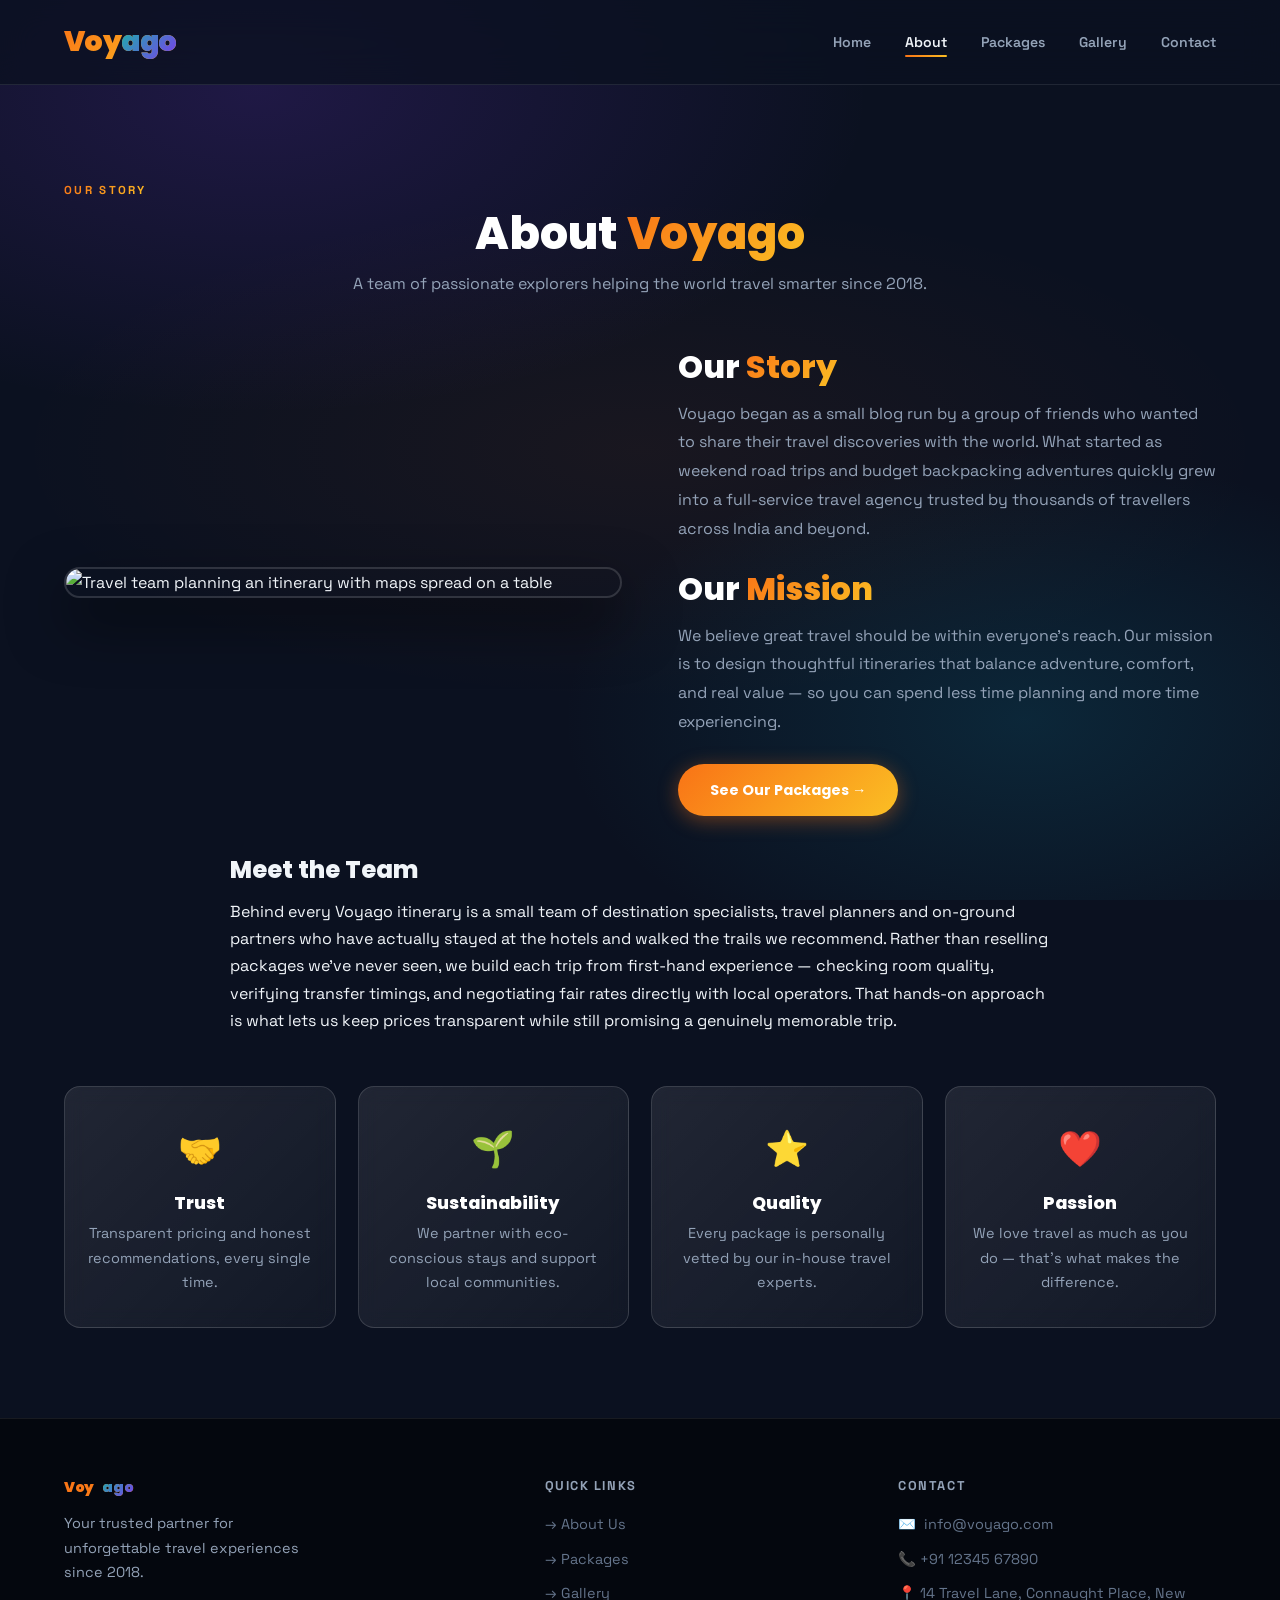
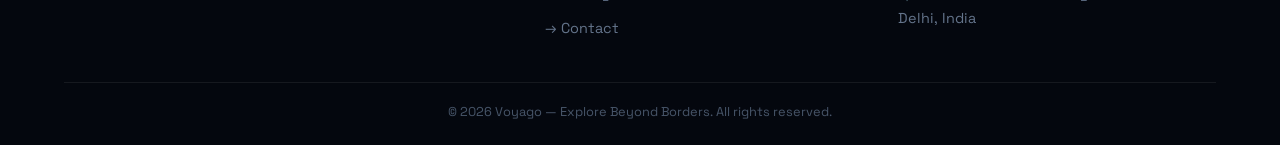
==== commit 058654d7: "commit" ====
--- a/about.html
+++ b/about.html
@@ -137,7 +137,7 @@
       </div>
       <div>
         <h4>Contact</h4>
-        <a href="mailto:info&#64;voyago.com">✉️ info&#64;voyago.com</a>
+        <a class="js-email" href="#" data-user="info" data-domain="voyago.com" rel="nofollow">✉️ <span class="js-email-text" data-user="info" data-domain="voyago.com">Contact via email</span></a>
         <a href="tel:+911234567890">📞 +91 12345 67890</a>
         <address>📍 14 Travel Lane, Connaught Place, New Delhi, India</address>
       </div>
--- a/style.css
+++ b/style.css
@@ -332,6 +332,19 @@
   z-index: 0;
   pointer-events: none;
 }
+.particle-1  { width:5px; height:5px; left:6%;  bottom:10%; animation-duration:18s; animation-delay:0s;    opacity:.35; }
+.particle-2  { width:7px; height:7px; left:16%; bottom:22%; animation-duration:14s; animation-delay:2s;    opacity:.25; }
+.particle-3  { width:4px; height:4px; left:27%; bottom:5%;  animation-duration:20s; animation-delay:4s;    opacity:.4;  }
+.particle-4  { width:8px; height:8px; left:38%; bottom:30%; animation-duration:16s; animation-delay:1s;    opacity:.2;  }
+.particle-5  { width:6px; height:6px; left:49%; bottom:15%; animation-duration:22s; animation-delay:6s;    opacity:.3;  }
+.particle-6  { width:5px; height:5px; left:59%; bottom:8%;  animation-duration:15s; animation-delay:3s;    opacity:.45; }
+.particle-7  { width:9px; height:9px; left:68%; bottom:25%; animation-duration:19s; animation-delay:5s;    opacity:.22; }
+.particle-8  { width:4px; height:4px; left:76%; bottom:18%; animation-duration:17s; animation-delay:7s;    opacity:.35; }
+.particle-9  { width:6px; height:6px; left:84%; bottom:6%;  animation-duration:21s; animation-delay:2.5s;  opacity:.28; }
+.particle-10 { width:7px; height:7px; left:91%; bottom:28%; animation-duration:13s; animation-delay:8s;    opacity:.4;  }
+.particle-11 { width:5px; height:5px; left:12%; bottom:35%; animation-duration:24s; animation-delay:1.5s;  opacity:.3;  }
+.particle-12 { width:8px; height:8px; left:96%; bottom:12%; animation-duration:18s; animation-delay:4.5s;  opacity:.25; }
+
 .particle {
   position: absolute;
   border-radius: 50%;
@@ -990,6 +1003,9 @@
 body.login-locked {
   overflow: hidden;
 }
+/* login-locked is now applied by JS only if the site owner
+   re-enables the gate; page content is unblocked by default
+   so raw HTML matches rendered content for crawlers/LLMs. */
 
 .login-screen {
   position: fixed;
@@ -1001,13 +1017,16 @@
   background:
     linear-gradient(rgba(11,17,32,0.45), rgba(11,17,32,0.78)),
     url("https://images.unsplash.com/photo-1469854523086-cc02fe5d8800?w=1600") center/cover no-repeat;
-}
-
-.login-screen.hide {
   opacity: 0;
   visibility: hidden;
   pointer-events: none;
   transition: 0.35s ease;
+}
+
+.login-screen.show {
+  opacity: 1;
+  visibility: visible;
+  pointer-events: auto;
 }
 
 .login-card {
